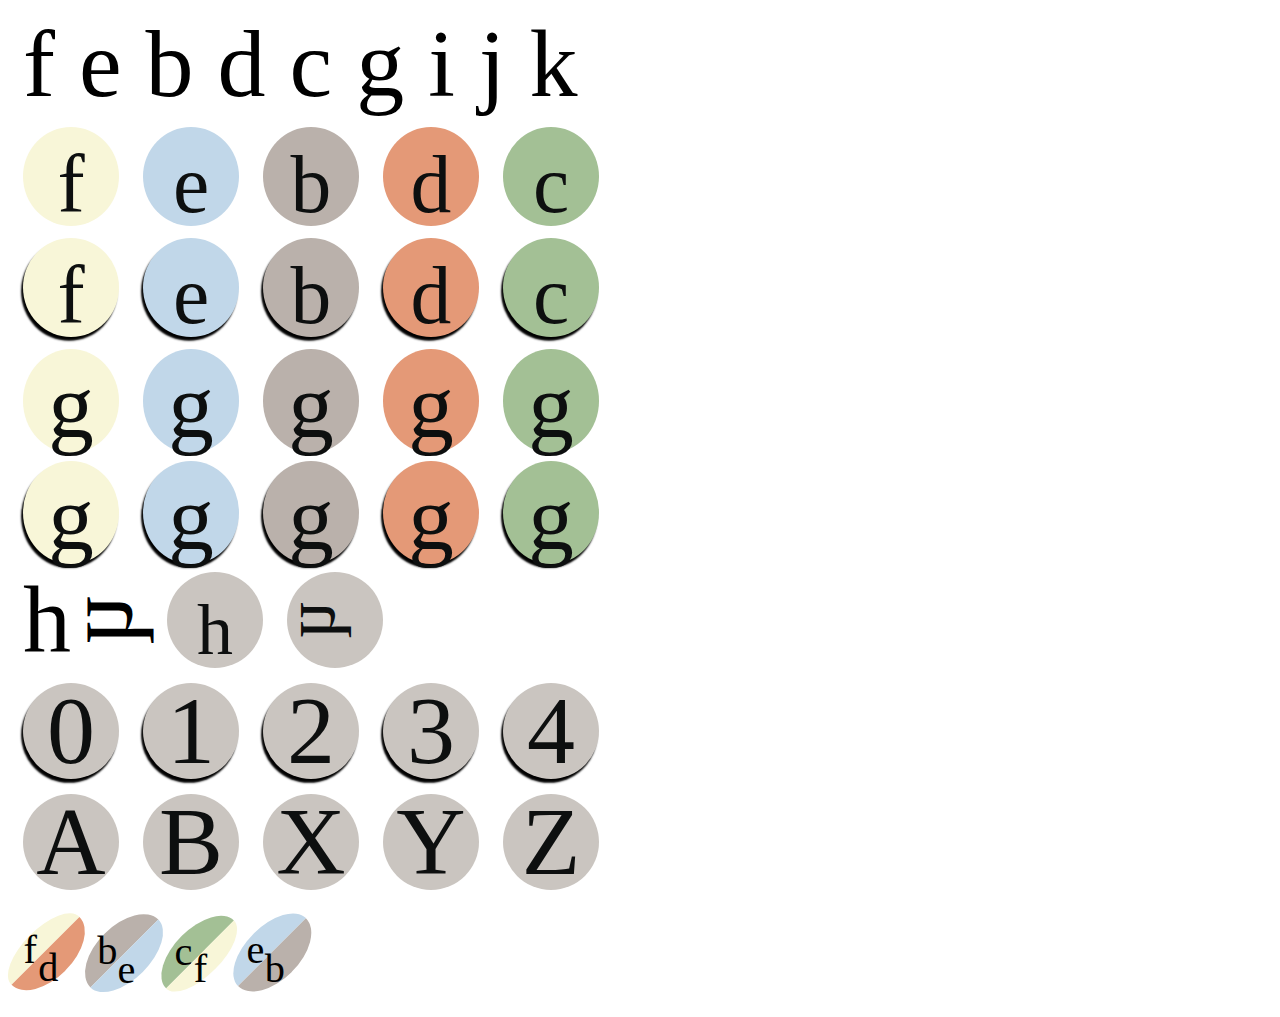
==== examples.html @ b537c420 "DONE!" ====
﻿<!DOCTYPE html>
<html lang="en">
<head>
    <title>Magic The Gathering Font</title>
    <meta charset="utf-8">
    <meta http-equiv="X-UA-Compatible" content="IE=edge">
    <meta name="viewport" content="width=device-width, initial-scale=1">
    <meta name="description" content="">
    <meta name="author" content="Alexandre Arpin">
	<link href="css/magic-font.css" rel="stylesheet">
	<style>		
		.container{
			padding-right:15px;
			padding-left:15px;
			margin-right:auto;
			margin-left:auto;
			font-size:600%;
			font-family: 'Matrix Bold';
		}
	</style>
	

</head>

<body>


    <div class="container">
		<div>
			<i class="mi mi-symbol-w"></i>
			<i class="mi mi-symbol-u"></i>
			<i class="mi mi-symbol-b"></i>
			<i class="mi mi-symbol-r"></i>
			<i class="mi mi-symbol-g"></i>
			<i class="mi mi-symbol-p"></i>
			<i class="mi mi-symbol-weird-star"></i>
			<i class="mi mi-symbol-weird-sun"></i>
			<i class="mi mi-symbol-weird-whatever"></i>
		</div>
		<div>
			<i class="mi mi-symbol-w mi-card-cost"></i>
			<i class="mi mi-symbol-u mi-card-cost"></i>
			<i class="mi mi-symbol-b mi-card-cost"></i>
			<i class="mi mi-symbol-r mi-card-cost"></i>
			<i class="mi mi-symbol-g mi-card-cost"></i>
		</div>
		
		<div>
			<i class="mi mi-symbol-w mi-card-cost mi-shadow"></i>
			<i class="mi mi-symbol-u mi-card-cost mi-shadow"></i>
			<i class="mi mi-symbol-b mi-card-cost mi-shadow"></i>
			<i class="mi mi-symbol-r mi-card-cost mi-shadow"></i>
			<i class="mi mi-symbol-g mi-card-cost mi-shadow"></i>
		</div>
		
		<div>
			<i class="mi mi-symbol-p mi-card-cost-w"></i>
			<i class="mi mi-symbol-p mi-card-cost-u"></i>
			<i class="mi mi-symbol-p mi-card-cost-b"></i>
			<i class="mi mi-symbol-p mi-card-cost-r"></i>
			<i class="mi mi-symbol-p mi-card-cost-g"></i>
		</div>
		
		<div>
			<i class="mi mi-symbol-p mi-card-cost-w mi-shadow"></i>
			<i class="mi mi-symbol-p mi-card-cost-u mi-shadow"></i>
			<i class="mi mi-symbol-p mi-card-cost-b mi-shadow"></i>
			<i class="mi mi-symbol-p mi-card-cost-r mi-shadow"></i>
			<i class="mi mi-symbol-p mi-card-cost-g mi-shadow"></i>
		</div>
		
		<div>
			<i class="mi mi-symbol-tap"></i>
			<i class="mi mi-symbol-untap"></i>
			<i class="mi mi-symbol-tap mi-card-cost"></i>
			<i class="mi mi-symbol-untap mi-card-cost"></i>
		</div>
		
		<div>
			<i class="mi mi-card-cost mi-cost-text mi-shadow">0</i>
			<i class="mi mi-card-cost mi-cost-text mi-shadow">1</i>
			<i class="mi mi-card-cost mi-cost-text mi-shadow">2</i>
			<i class="mi mi-card-cost mi-cost-text mi-shadow">3</i>
			<i class="mi mi-card-cost mi-cost-text mi-shadow">4</i>
		</div>
		
		<div>
			<i class="mi mi-card-cost mi-cost-text">A</i>
			<i class="mi mi-card-cost mi-cost-text">B</i>
			<i class="mi mi-card-cost mi-cost-text">X</i>
			<i class="mi mi-card-cost mi-cost-text">Y</i>
			<i class="mi mi-card-cost mi-cost-text">Z</i>
		</div>
		
		<div>
			<div class="mi-split"><i class="mi mi-symbol-w"></i><i class="mi mi-symbol-r"></i></div>
			
			<div class="mi-split"><i class="mi mi-symbol-b"></i><i class="mi mi-symbol-u"></i></div>
			
			<div class="mi-split"><i class="mi mi-symbol-g"></i><i class="mi mi-symbol-w"></i></div>
			
			<div class="mi-split"><i class="mi mi-symbol-u"></i><i class="mi mi-symbol-b"></i></div>
			
		</div>
		
			
	</div>

</body>

</html>
---- css/magic-font.css ----
/*!
 *  MTG Font 1.0.0 by Alexandre Arpin - http://alexandrearpin.com/mtg-font
 *  Based off Font Awesome's CSS - http://fontawesome.io/license (CSS: MIT License)
 */
 
/* FONT PATH
 * Icons => magic-font
 * Header => Matrix Bold
 * Text Description + Cost => Mplantin
 * -------------------------- */
@font-face {
  font-family: 'magic-font';
  src:url("../fonts/magic-font.eot");
  src:url("../fonts/magic-font.eot") format("embedded-opentype"),
      url("../fonts/magic-font.woff") format("woff"),
      url("../fonts/magic-font.ttf") format("truetype"),
      url("../fonts/magic-font.svg") format("svg");
  font-weight: normal;
  font-style: normal;
}

@font-face {
  font-family: "Matrix-Bold";
  src: url("../fonts/Matrix-Bold.eot");
  src: url("../fonts/Matrix-Bold.eot") format("embedded-opentype"), 
       url("../fonts/Matrix-Bold.woff") format("woff"), 
	   url("../fonts/Matrix-Bold.ttf") format("truetype");
  font-weight: normal;
  font-style: normal;
}

@font-face {
	font-family: 'Mplantin';
	src: url('../fonts/Mplantin.eot');
	src: url('../fonts/Mplantin.woff') format('woff'), 
	     url('../fonts/Mplantin.ttf') format('truetype'), 
		 url('../fonts/Mplantin.svg') format('svg');
	font-weight: normal;
	font-style: normal;
}

.mi{
  display: inline-block;
  font: normal normal normal 14px/1 magic-font;
  font-size: inherit;
  text-rendering: auto;
  -webkit-font-smoothing: antialiased;
  -moz-osx-font-smoothing: grayscale;
  transform: translate(0, 0);
}

.mi-cost-text{
  font-family: Mplantin;
}
/* makes the font 33% larger relative to the icon container */
.mi-lg {
  font-size: 1.33333333em;
  line-height: 0.75em;
  vertical-align: -15%;
}
.mi-2x {
  font-size: 2em;
}
.mi-3x {
  font-size: 3em;
}
.mi-4x {
  font-size: 4em;
}
.mi-5x {
  font-size: 5em;
}

.mi-rotate-90 {
  filter: progid:DXImageTransform.Microsoft.BasicImage(rotation=1);
  -webkit-transform: rotate(90deg);
  -ms-transform: rotate(90deg);
  transform: rotate(90deg);
}
.mi-rotate-180 {
  filter: progid:DXImageTransform.Microsoft.BasicImage(rotation=2);
  -webkit-transform: rotate(180deg);
  -ms-transform: rotate(180deg);
  transform: rotate(180deg);
}
.mi-rotate-270 {
  filter: progid:DXImageTransform.Microsoft.BasicImage(rotation=3);
  -webkit-transform: rotate(270deg);
  -ms-transform: rotate(270deg);
  transform: rotate(270deg);
}
.mi-flip-horizontal {
  filter: progid:DXImageTransform.Microsoft.BasicImage(rotation=0, mirror=1);
  -webkit-transform: scale(-1, 1);
  -ms-transform: scale(-1, 1);
  transform: scale(-1, 1);
}
.mi-flip-vertical {
  filter: progid:DXImageTransform.Microsoft.BasicImage(rotation=2, mirror=1);
  -webkit-transform: scale(1, -1);
  -ms-transform: scale(1, -1);
  transform: scale(1, -1);
}
:root .fa-rotate-90,
:root .fa-rotate-180,
:root .fa-rotate-270,
:root .fa-flip-horizontal,
:root .fa-flip-vertical {
  filter: none;
}

/*Symbols*/
.mi-symbol-infinite:before {
  content: "a";
}
.mi-symbol-b:before {
  content: "b";
}
.mi-symbol-g:before {
  content: "c";
}
.mi-symbol-r:before {
  content: "d";
}
.mi-symbol-u:before {
  content: "e";
}
.mi-symbol-w:before {
  content: "f";
}
.mi-symbol-phyrexian:before , .mi-symbol-p:before{
  content: "g";
}
.mi-symbol-tap:before,  .mi-symbol-untap:before{
  content: "h";
}

.mi-symbol-untap{
  -webkit-transform: rotate(270deg) scale(1, -1);
  -ms-transform: rotate(270deg) scale(1, -1);
  transform: rotate(270deg) scale(1, -1);
}

.mi-symbol-weird-star:before {
  content: "i";
}
.mi-symbol-weird-sun:before {
  content: "j";
}
.mi-symbol-weird-whatever:before {
  content: "k";
}

/*Costs*/
.mi-card-cost,  .mi-card-cost-w, .mi-card-cost-u, .mi-card-cost-b, .mi-card-cost-r, .mi-card-cost-g{
	width:1em;
	text-align: center;
	color: rgb(13,15,15);
    background:rgb(202,197,192);
    border-radius: 100%;
}

.mi-card-cost:before, 
.mi-card-cost-w:before, 
.mi-card-cost-u:before, 
.mi-card-cost-b:before, 
.mi-card-cost-r:before, 
.mi-card-cost-g:before{
	font-size: 85%;
	vertical-align: middle;
}

.mi-card-cost.mi-symbol-tap:before , .mi-card-cost.mi-symbol-untap:before,
.mi-card-cost-w.mi-symbol-tap:before , .mi-card-cost-w.mi-symbol-untap:before,
.mi-card-cost-u.mi-symbol-tap:before , .mi-card-cost-u.mi-symbol-untap:before,
.mi-card-cost-b.mi-symbol-tap:before , .mi-card-cost-b.mi-symbol-untap:before,
.mi-card-cost-r.mi-symbol-tap:before , .mi-card-cost-r.mi-symbol-untap:before,
.mi-card-cost-g.mi-symbol-tap:before , .mi-card-cost-g.mi-symbol-untap:before{
	font-size: 75%;
}

.mi-card-cost.mi-symbol-phyrexian:before , .mi-card-cost.mi-symbol-p:before,
.mi-card-cost-w.mi-symbol-phyrexian:before , .mi-card-cost-w.mi-symbol-p:before,
.mi-card-cost-u.mi-symbol-phyrexian:before , .mi-card-cost-u.mi-symbol-p:before,
.mi-card-cost-b.mi-symbol-phyrexian:before , .mi-card-cost-b.mi-symbol-p:before,
.mi-card-cost-r.mi-symbol-phyrexian:before , .mi-card-cost-r.mi-symbol-p:before,
.mi-card-cost-g.mi-symbol-phyrexian:before , .mi-card-cost-g.mi-symbol-p:before{
	font-size: 95%;
}

.mi-card-cost-b, 
.mi-symbol-b.mi-card-cost, 
.mi-split .mi-symbol-b{
  background:rgb(186,177,171) !important;
}

.mi-card-cost-g, 
.mi-symbol-g.mi-card-cost, 
.mi-split .mi-symbol-g{
  background:rgb(163,192,149) !important;
}
.mi-card-cost-r, 
.mi-symbol-r.mi-card-cost, 
.mi-split .mi-symbol-r{
  background:rgb(228,153,119) !important;
}

.mi-card-cost-u, 
.mi-symbol-u.mi-card-cost, 
.mi-split .mi-symbol-u{
  background:rgb(193,215,233) !important;
}

.mi-card-cost-w, 
.mi-symbol-w.mi-card-cost, 
.mi-split .mi-symbol-w {
  background:rgb(248,246,216) !important;
}

.mi-card-cost.mi-shadow,
.mi-card-cost-w.mi-shadow,
.mi-card-cost-u.mi-shadow,
.mi-card-cost-b.mi-shadow,
.mi-card-cost-r.mi-shadow,
.mi-card-cost-g.mi-shadow
{
	box-shadow: -0.02em 0.04em 0.02em #000;
}

/*Splits*/
.mi-split{
	display:inline-block;
	transform: rotate(45deg);
}

.mi-split i:before{
	display:inline-block;
	font-size:0.42em;
	vertical-align: middle;
	transform: rotate(-45deg);
	margin:0.1em;
}

.mi-split i:first-child{
	border-radius: 100% / 50%;
    border-top-right-radius: 0;
    border-bottom-right-radius: 0;
	background:rgb(202,197,192);
	
}

.mi-split i:last-child{
    border-radius: 100% / 50%;
    border-top-left-radius: 0;
    border-bottom-left-radius: 0;
	background:rgb(202,197,192);
}
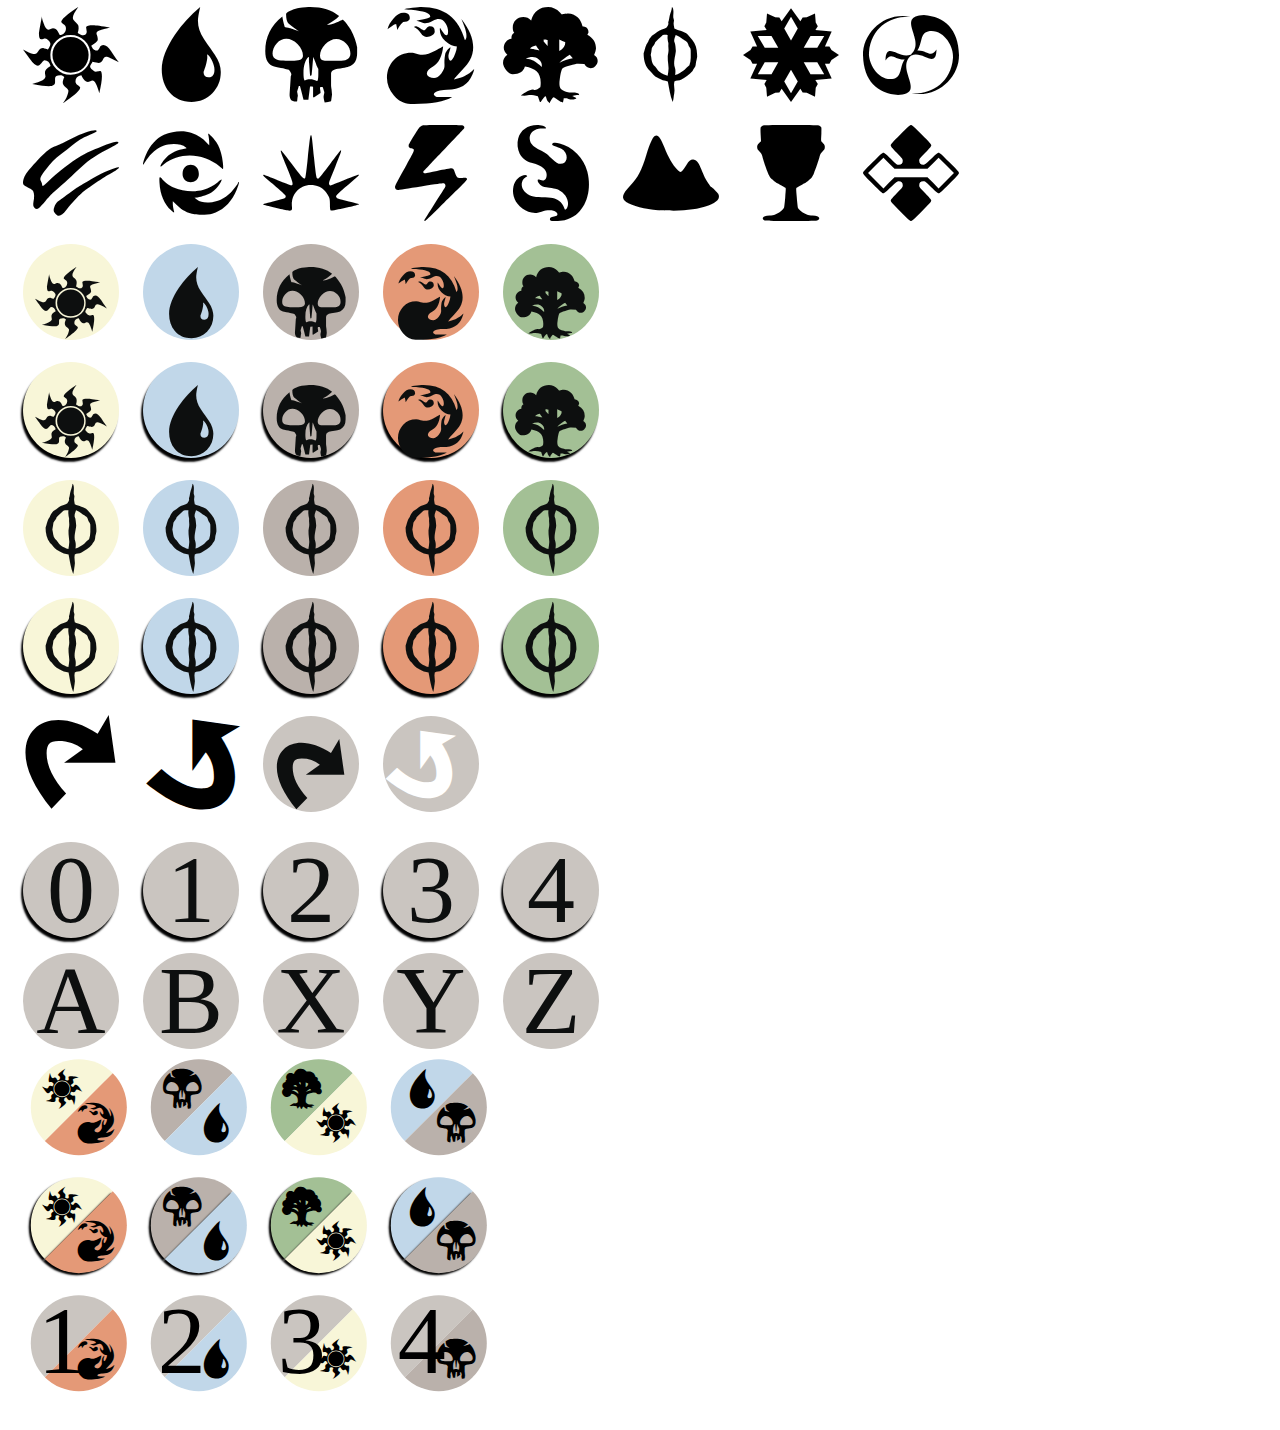
==== commit 7411350b: "Update + brise des choses" ====
--- a/examples.html
+++ b/examples.html
@@ -27,53 +27,62 @@
 
     <div class="container">
 		<div>
-			<i class="mi mi-symbol-w"></i>
-			<i class="mi mi-symbol-u"></i>
-			<i class="mi mi-symbol-b"></i>
-			<i class="mi mi-symbol-r"></i>
-			<i class="mi mi-symbol-g"></i>
-			<i class="mi mi-symbol-p"></i>
-			<i class="mi mi-symbol-weird-star"></i>
-			<i class="mi mi-symbol-weird-sun"></i>
-			<i class="mi mi-symbol-weird-whatever"></i>
+			<i class="mi mi-w"></i>
+			<i class="mi mi-u"></i>
+			<i class="mi mi-b"></i>
+			<i class="mi mi-r"></i>
+			<i class="mi mi-g"></i>
+			<i class="mi mi-p"></i>
+			<i class="mi mi-s"></i>
+			<i class="mi mi-c"></i>
 		</div>
 		<div>
-			<i class="mi mi-symbol-w mi-card-cost"></i>
-			<i class="mi mi-symbol-u mi-card-cost"></i>
-			<i class="mi mi-symbol-b mi-card-cost"></i>
-			<i class="mi mi-symbol-r mi-card-cost"></i>
-			<i class="mi mi-symbol-g mi-card-cost"></i>
+			<i class="mi mi-creature"></i>
+			<i class="mi mi-planeswalker"></i>
+			<i class="mi mi-enchantment"></i>
+			<i class="mi mi-instant"></i>
+			<i class="mi mi-sorcery"></i>
+			<i class="mi mi-land"></i>
+			<i class="mi mi-artifact"></i>
+			<i class="mi mi-multiple"></i>
+		</div>
+		<div>
+			<i class="mi mi-w mi-card-cost"></i>
+			<i class="mi mi-u mi-card-cost"></i>
+			<i class="mi mi-b mi-card-cost"></i>
+			<i class="mi mi-r mi-card-cost"></i>
+			<i class="mi mi-g mi-card-cost"></i>
 		</div>
 		
 		<div>
-			<i class="mi mi-symbol-w mi-card-cost mi-shadow"></i>
-			<i class="mi mi-symbol-u mi-card-cost mi-shadow"></i>
-			<i class="mi mi-symbol-b mi-card-cost mi-shadow"></i>
-			<i class="mi mi-symbol-r mi-card-cost mi-shadow"></i>
-			<i class="mi mi-symbol-g mi-card-cost mi-shadow"></i>
+			<i class="mi mi-w mi-card-cost mi-shadow"></i>
+			<i class="mi mi-u mi-card-cost mi-shadow"></i>
+			<i class="mi mi-b mi-card-cost mi-shadow"></i>
+			<i class="mi mi-r mi-card-cost mi-shadow"></i>
+			<i class="mi mi-g mi-card-cost mi-shadow"></i>
 		</div>
 		
 		<div>
-			<i class="mi mi-symbol-p mi-card-cost-w"></i>
-			<i class="mi mi-symbol-p mi-card-cost-u"></i>
-			<i class="mi mi-symbol-p mi-card-cost-b"></i>
-			<i class="mi mi-symbol-p mi-card-cost-r"></i>
-			<i class="mi mi-symbol-p mi-card-cost-g"></i>
+			<i class="mi mi-p mi-card-cost-w"></i>
+			<i class="mi mi-p mi-card-cost-u"></i>
+			<i class="mi mi-p mi-card-cost-b"></i>
+			<i class="mi mi-p mi-card-cost-r"></i>
+			<i class="mi mi-p mi-card-cost-g"></i>
 		</div>
 		
 		<div>
-			<i class="mi mi-symbol-p mi-card-cost-w mi-shadow"></i>
-			<i class="mi mi-symbol-p mi-card-cost-u mi-shadow"></i>
-			<i class="mi mi-symbol-p mi-card-cost-b mi-shadow"></i>
-			<i class="mi mi-symbol-p mi-card-cost-r mi-shadow"></i>
-			<i class="mi mi-symbol-p mi-card-cost-g mi-shadow"></i>
+			<i class="mi mi-p mi-card-cost-w mi-shadow"></i>
+			<i class="mi mi-p mi-card-cost-u mi-shadow"></i>
+			<i class="mi mi-p mi-card-cost-b mi-shadow"></i>
+			<i class="mi mi-p mi-card-cost-r mi-shadow"></i>
+			<i class="mi mi-p mi-card-cost-g mi-shadow"></i>
 		</div>
 		
 		<div>
-			<i class="mi mi-symbol-tap"></i>
-			<i class="mi mi-symbol-untap"></i>
-			<i class="mi mi-symbol-tap mi-card-cost"></i>
-			<i class="mi mi-symbol-untap mi-card-cost"></i>
+			<i class="mi mi-tap"></i>
+			<i class="mi mi-untap"></i>
+			<i class="mi mi-tap mi-card-cost"></i>
+			<i class="mi mi-untap mi-card-cost"></i>
 		</div>
 		
 		<div>
@@ -93,13 +102,35 @@
 		</div>
 		
 		<div>
-			<div class="mi-split"><i class="mi mi-symbol-w"></i><i class="mi mi-symbol-r"></i></div>
+			<div class="mi-split"><i class="mi mi-w"></i><i class="mi mi-r"></i></div>
 			
-			<div class="mi-split"><i class="mi mi-symbol-b"></i><i class="mi mi-symbol-u"></i></div>
+			<div class="mi-split"><i class="mi mi-b"></i><i class="mi mi-u"></i></div>
 			
-			<div class="mi-split"><i class="mi mi-symbol-g"></i><i class="mi mi-symbol-w"></i></div>
+			<div class="mi-split"><i class="mi mi-g"></i><i class="mi mi-w"></i></div>
 			
-			<div class="mi-split"><i class="mi mi-symbol-u"></i><i class="mi mi-symbol-b"></i></div>
+			<div class="mi-split"><i class="mi mi-u"></i><i class="mi mi-b"></i></div>
+			
+		</div>
+		
+		<div>
+			<div class="mi-split mi-shadow"><i class="mi mi-w"></i><i class="mi mi-r"></i></div>
+			
+			<div class="mi-split mi-shadow"><i class="mi mi-b"></i><i class="mi mi-u"></i></div>
+			
+			<div class="mi-split mi-shadow"><i class="mi mi-g"></i><i class="mi mi-w"></i></div>
+			
+			<div class="mi-split mi-shadow"><i class="mi mi-u"></i><i class="mi mi-b"></i></div>
+			
+		</div>
+		
+		<div>
+			<div class="mi-split"><i class="mi mi-symbol"><div>1</div></i><i class="mi mi-r"></i></div>
+			
+			<div class="mi-split"><i class="mi mi-symbol"><div>2</div></i><i class="mi mi-u"></i></div>
+			
+			<div class="mi-split"><i class="mi mi-symbol"><div>3</div></i><i class="mi mi-w"></i></div>
+			
+			<div class="mi-split"><i class="mi mi-symbol"><div>4</div></i><i class="mi mi-b"></i></div>
 			
 		</div>
 		
--- a/css/magic-font.css
+++ b/css/magic-font.css
@@ -1,6 +1,7 @@
 /*!
- *  MTG Font 1.0.0 by Alexandre Arpin - http://alexandrearpin.com/mtg-font
+ *  MTG Font 0.1.0 by Alexandre Arpin - http://alexandrearpin.com/mtg-font
  *  Based off Font Awesome's CSS - http://fontawesome.io/license (CSS: MIT License)
+ *  CSS Classes and the associated HTML are subject to change
  */
  
 /* FONT PATH
@@ -11,10 +12,10 @@
 @font-face {
   font-family: 'magic-font';
   src:url("../fonts/magic-font.eot");
-  src:url("../fonts/magic-font.eot") format("embedded-opentype"),
+  src:url("../fonts/magic-font.eot?#iefix") format("embedded-opentype"),
       url("../fonts/magic-font.woff") format("woff"),
       url("../fonts/magic-font.ttf") format("truetype"),
-      url("../fonts/magic-font.svg") format("svg");
+      url("../fonts/magic-font.svg#magic-font") format("svg");
   font-weight: normal;
   font-style: normal;
 }
@@ -46,7 +47,6 @@
   text-rendering: auto;
   -webkit-font-smoothing: antialiased;
   -moz-osx-font-smoothing: grayscale;
-  transform: translate(0, 0);
 }
 
 .mi-cost-text{
@@ -69,6 +69,11 @@
 }
 .mi-5x {
   font-size: 5em;
+}
+
+.mi-fw {
+  width: 1.28571429em;
+  text-align: center;
 }
 
 .mi-rotate-90 {
@@ -110,54 +115,81 @@
 }
 
 /*Symbols*/
-.mi-symbol-infinite:before {
-  content: "a";
-}
-.mi-symbol-b:before {
-  content: "b";
-}
-.mi-symbol-g:before {
-  content: "c";
-}
-.mi-symbol-r:before {
-  content: "d";
-}
-.mi-symbol-u:before {
-  content: "e";
-}
-.mi-symbol-w:before {
-  content: "f";
-}
-.mi-symbol-phyrexian:before , .mi-symbol-p:before{
-  content: "g";
-}
-.mi-symbol-tap:before,  .mi-symbol-untap:before{
-  content: "h";
-}
-
-.mi-symbol-untap{
+.mi-w:before {
+  content: "\e000";
+}
+.mi-u:before {
+  content: "\e001";
+}
+.mi-b:before {
+  content: "\e002";
+}
+.mi-r:before {
+  content: "\e003";
+}
+.mi-g:before {
+  content: "\e004";
+}
+.mi-p:before, .mi-phyrexian {
+  content: "\e005";
+}
+.mi-s:before {
+  content: "\e006";
+}
+.mi-c:before {
+  content: "\e007";
+}
+.mi-t:before, .mi-tap:before, .mi-q:before, .mi-untap:before {
+  content: "\e008";
+}
+.mi-artifact:before {
+  content: "\e009";
+}
+.mi-creature:before {
+  content: "\e00a";
+}
+.mi-enchantment:before {
+  content: "\e00b";
+}
+.mi-instant:before {
+  content: "\e00c";
+}
+.mi-land:before {
+  content: "\e00d";
+}
+.mi-multiple:before {
+  content: "\e00e";
+}
+.mi-planeswalker:before {
+  content: "\e00f";
+}
+.mi-sorcery:before {
+  content: "\e010";
+}
+.mi-tombstone:before {
+  content: "\e011";
+}
+.mi-infinite:before {
+  content: "\e012";
+}
+.mi-q, .mi-untap{
+  -ms-transform: rotate(270deg) scale(1, -1);
   -webkit-transform: rotate(270deg) scale(1, -1);
-  -ms-transform: rotate(270deg) scale(1, -1);
   transform: rotate(270deg) scale(1, -1);
-}
-
-.mi-symbol-weird-star:before {
-  content: "i";
-}
-.mi-symbol-weird-sun:before {
-  content: "j";
-}
-.mi-symbol-weird-whatever:before {
-  content: "k";
 }
 
 /*Costs*/
 .mi-card-cost,  .mi-card-cost-w, .mi-card-cost-u, .mi-card-cost-b, .mi-card-cost-r, .mi-card-cost-g{
-	width:1em;
+	width: 1em;
 	text-align: center;
 	color: rgb(13,15,15);
     background:rgb(202,197,192);
     border-radius: 100%;
+}
+
+.mi-card-cost.mi-symbol-untap{
+	color:rgb(255,255,255);
+	background:rgb(0,0,0);
 }
 
 .mi-card-cost:before, 
@@ -166,55 +198,64 @@
 .mi-card-cost-b:before, 
 .mi-card-cost-r:before, 
 .mi-card-cost-g:before{
-	font-size: 85%;
-	vertical-align: middle;
-}
-
-.mi-card-cost.mi-symbol-tap:before , .mi-card-cost.mi-symbol-untap:before,
-.mi-card-cost-w.mi-symbol-tap:before , .mi-card-cost-w.mi-symbol-untap:before,
-.mi-card-cost-u.mi-symbol-tap:before , .mi-card-cost-u.mi-symbol-untap:before,
-.mi-card-cost-b.mi-symbol-tap:before , .mi-card-cost-b.mi-symbol-untap:before,
-.mi-card-cost-r.mi-symbol-tap:before , .mi-card-cost-r.mi-symbol-untap:before,
-.mi-card-cost-g.mi-symbol-tap:before , .mi-card-cost-g.mi-symbol-untap:before{
 	font-size: 75%;
 }
 
-.mi-card-cost.mi-symbol-phyrexian:before , .mi-card-cost.mi-symbol-p:before,
-.mi-card-cost-w.mi-symbol-phyrexian:before , .mi-card-cost-w.mi-symbol-p:before,
-.mi-card-cost-u.mi-symbol-phyrexian:before , .mi-card-cost-u.mi-symbol-p:before,
-.mi-card-cost-b.mi-symbol-phyrexian:before , .mi-card-cost-b.mi-symbol-p:before,
-.mi-card-cost-r.mi-symbol-phyrexian:before , .mi-card-cost-r.mi-symbol-p:before,
-.mi-card-cost-g.mi-symbol-phyrexian:before , .mi-card-cost-g.mi-symbol-p:before{
+
+.mi-card-cost.mi-tap:before , .mi-card-cost.mi-untap:before{
+	font-size: 75%;
+}
+
+.mi-card-cost.mi-untap:before,
+.mi-card-cost-w.mi-untap:before,
+.mi-card-cost-u.mi-untap:before,
+.mi-card-cost-b.mi-untap:before,
+.mi-card-cost-r.mi-untap:before,
+.mi-card-cost-g.mi-untap:before{
+	font-size: 75%;
+	color:#FFF;
+}
+
+.mi-card-cost.mi-phyrexian:before , .mi-card-cost.mi-p:before,
+.mi-card-cost-w.mi-phyrexian:before , .mi-card-cost-w.mi-p:before,
+.mi-card-cost-u.mi-phyrexian:before , .mi-card-cost-u.mi-p:before,
+.mi-card-cost-b.mi-phyrexian:before , .mi-card-cost-b.mi-p:before,
+.mi-card-cost-r.mi-phyrexian:before , .mi-card-cost-r.mi-p:before,
+.mi-card-cost-g.mi-phyrexian:before , .mi-card-cost-g.mi-p:before{
 	font-size: 95%;
 }
 
 .mi-card-cost-b, 
-.mi-symbol-b.mi-card-cost, 
-.mi-split .mi-symbol-b{
+.mi-b.mi-card-cost, 
+.mi-split .mi-b{
   background:rgb(186,177,171) !important;
 }
 
 .mi-card-cost-g, 
-.mi-symbol-g.mi-card-cost, 
-.mi-split .mi-symbol-g{
+.mi-g.mi-card-cost, 
+.mi-split .mi-g{
   background:rgb(163,192,149) !important;
 }
 .mi-card-cost-r, 
-.mi-symbol-r.mi-card-cost, 
-.mi-split .mi-symbol-r{
+.mi-r.mi-card-cost, 
+.mi-split .mi-r{
   background:rgb(228,153,119) !important;
 }
 
 .mi-card-cost-u, 
-.mi-symbol-u.mi-card-cost, 
-.mi-split .mi-symbol-u{
+.mi-u.mi-card-cost, 
+.mi-split .mi-u{
   background:rgb(193,215,233) !important;
 }
 
 .mi-card-cost-w, 
-.mi-symbol-w.mi-card-cost, 
-.mi-split .mi-symbol-w {
+.mi-w.mi-card-cost, 
+.mi-split .mi-w {
   background:rgb(248,246,216) !important;
+}
+
+.mi-half{
+	overflow:hidden;
 }
 
 .mi-card-cost.mi-shadow,
@@ -230,6 +271,8 @@
 /*Splits*/
 .mi-split{
 	display:inline-block;
+	-ms-transform: rotate(45deg);
+    -webkit-transform: rotate(45deg);
 	transform: rotate(45deg);
 }
 
@@ -237,22 +280,38 @@
 	display:inline-block;
 	font-size:0.42em;
 	vertical-align: middle;
+	margin:0.1em;
+	-ms-transform: rotate(-45deg);
+    -webkit-transform: rotate(-45deg);
 	transform: rotate(-45deg);
-	margin:0.1em;
-}
-
-.mi-split i:first-child{
+
+}
+
+
+.mi-split .mi-symbol div{
+	vertical-align: middle;
+	-ms-transform: rotate(-45deg);
+    -webkit-transform: rotate(-45deg);
+	transform: rotate(-45deg);
+}
+
+.mi-split i:nth-child(1) , .mi-split .mi-symbol:nth-child(1){
 	border-radius: 100% / 50%;
     border-top-right-radius: 0;
     border-bottom-right-radius: 0;
 	background:rgb(202,197,192);
-	
-}
-
-.mi-split i:last-child{
+}
+
+.mi-split.mi-shadow i:nth-child(1), .mi-split .mi-shadow .mi-symbol:nth-child(2){
+	box-shadow: 0em 0.03em 0.02em #000;
+}
+.mi-split i:nth-child(2) , .mi-split .mi-symbol:nth-child(2){
     border-radius: 100% / 50%;
     border-top-left-radius: 0;
     border-bottom-left-radius: 0;
 	background:rgb(202,197,192);
 }
-
+.mi-split.mi-shadow i:nth-child(2), .mi-split .mi-shadow .mi-symbol:nth-child(2){
+	box-shadow: 0em 0.03em 0.02em #000;
+}
+
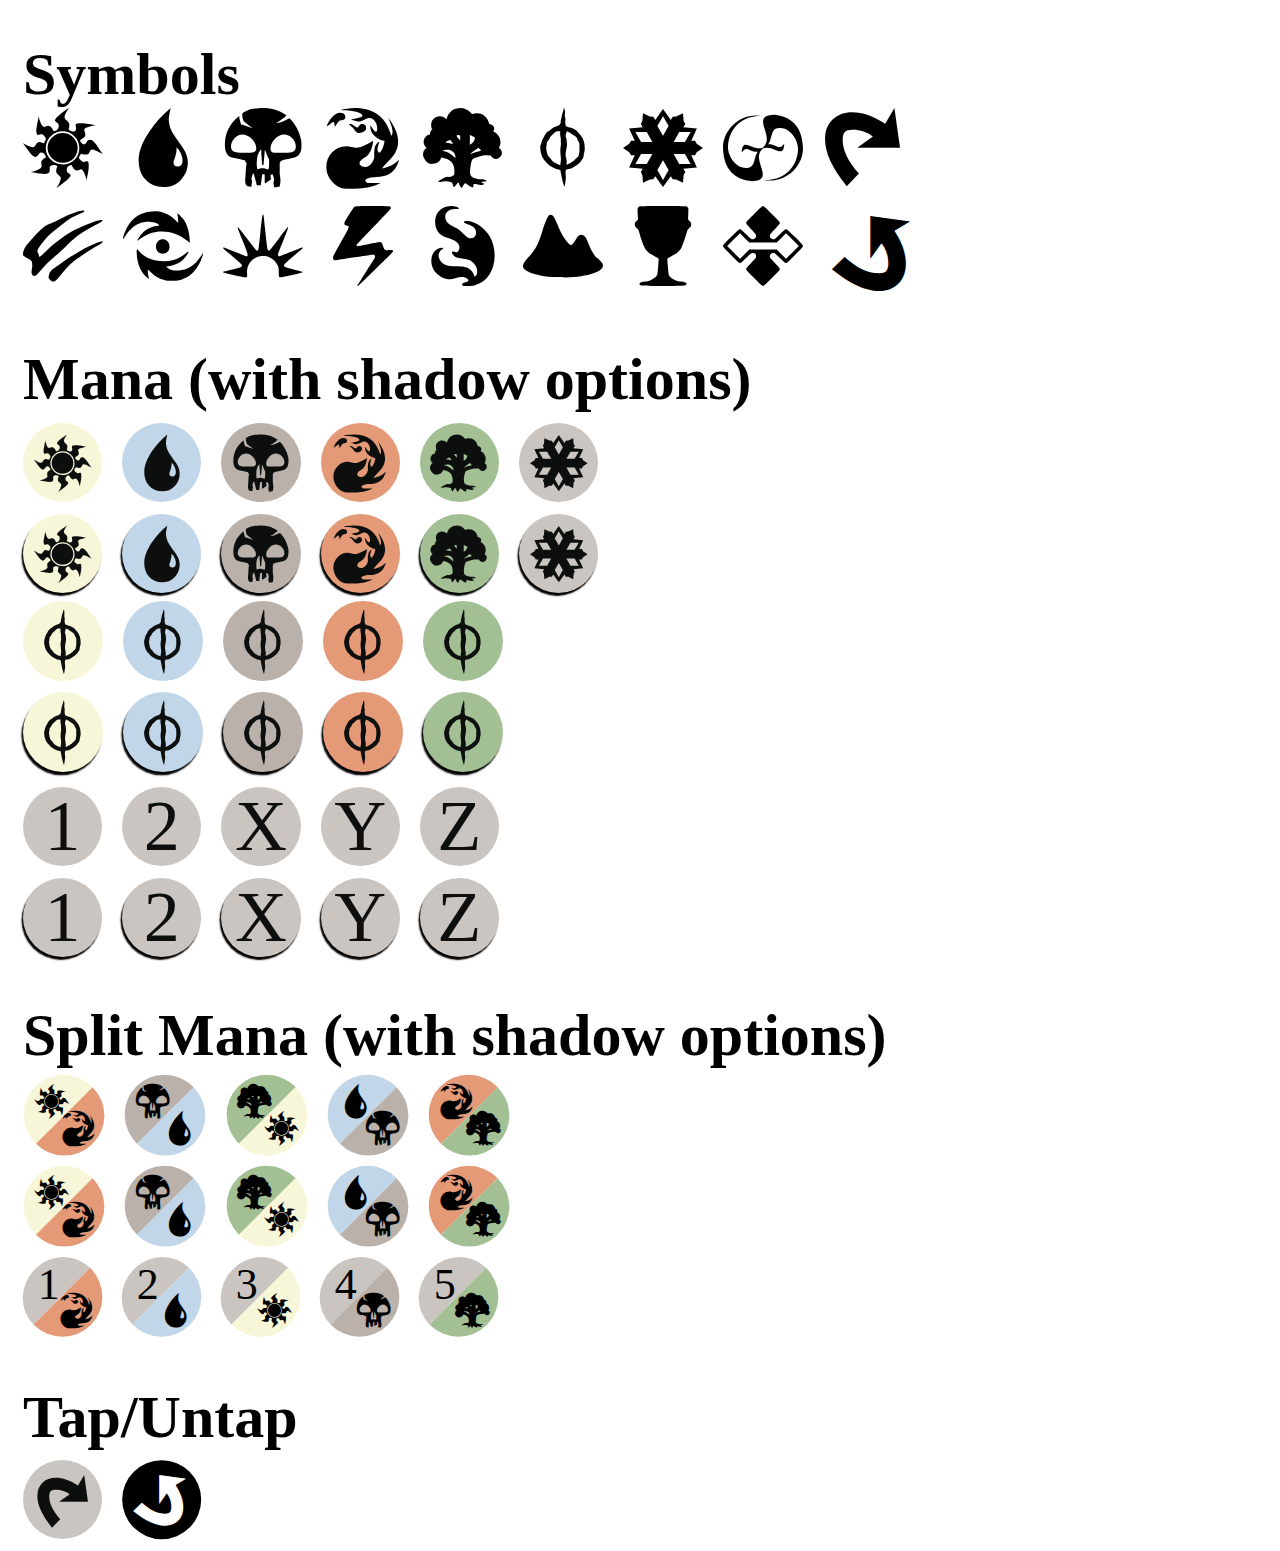
==== commit 1a2bad8d: "Added split mana with colorless" ====
--- a/examples.html
+++ b/examples.html
@@ -14,8 +14,13 @@
 			padding-left:15px;
 			margin-right:auto;
 			margin-left:auto;
-			font-size:600%;
+			font-size:500%;
 			font-family: 'Matrix Bold';
+		}
+		
+		.container h1{
+			font-size:75%;
+			margin-bottom:0;
 		}
 	</style>
 	
@@ -26,6 +31,7 @@
 
 
     <div class="container">
+		<h1>Symbols</h1>
 		<div>
 			<i class="mi mi-w"></i>
 			<i class="mi mi-u"></i>
@@ -35,6 +41,7 @@
 			<i class="mi mi-p"></i>
 			<i class="mi mi-s"></i>
 			<i class="mi mi-c"></i>
+			<i class="mi mi-tap"></i>
 		</div>
 		<div>
 			<i class="mi mi-creature"></i>
@@ -45,62 +52,62 @@
 			<i class="mi mi-land"></i>
 			<i class="mi mi-artifact"></i>
 			<i class="mi mi-multiple"></i>
+			<i class="mi mi-untap"></i>
+			
+		</div>
+		
+		
+		<h1>Mana (with shadow options)</h1>
+		<div>
+			<i class="mi mi-mana mi-w "></i>
+			<i class="mi mi-mana mi-u "></i>
+			<i class="mi mi-mana mi-b "></i>
+			<i class="mi mi-mana mi-r "></i>
+			<i class="mi mi-mana mi-g "></i>
+			<i class="mi mi-mana mi-s "></i>
 		</div>
 		<div>
-			<i class="mi mi-w mi-card-cost"></i>
-			<i class="mi mi-u mi-card-cost"></i>
-			<i class="mi mi-b mi-card-cost"></i>
-			<i class="mi mi-r mi-card-cost"></i>
-			<i class="mi mi-g mi-card-cost"></i>
+			<i class="mi mi-w mi-mana mi-shadow"></i>
+			<i class="mi mi-u mi-mana mi-shadow"></i>
+			<i class="mi mi-b mi-mana mi-shadow"></i>
+			<i class="mi mi-r mi-mana mi-shadow"></i>
+			<i class="mi mi-g mi-mana mi-shadow"></i>
+			<i class="mi mi-s mi-mana mi-shadow"></i>
 		</div>
 		
 		<div>
-			<i class="mi mi-w mi-card-cost mi-shadow"></i>
-			<i class="mi mi-u mi-card-cost mi-shadow"></i>
-			<i class="mi mi-b mi-card-cost mi-shadow"></i>
-			<i class="mi mi-r mi-card-cost mi-shadow"></i>
-			<i class="mi mi-g mi-card-cost mi-shadow"></i>
+			<i class="mi mi-p mi-mana-w"></i>
+			<i class="mi mi-p mi-mana-u"></i>
+			<i class="mi mi-p mi-mana-b"></i>
+			<i class="mi mi-p mi-mana-r"></i>
+			<i class="mi mi-p mi-mana-g"></i>
 		</div>
 		
 		<div>
-			<i class="mi mi-p mi-card-cost-w"></i>
-			<i class="mi mi-p mi-card-cost-u"></i>
-			<i class="mi mi-p mi-card-cost-b"></i>
-			<i class="mi mi-p mi-card-cost-r"></i>
-			<i class="mi mi-p mi-card-cost-g"></i>
+			<i class="mi mi-p mi-mana-w mi-shadow"></i>
+			<i class="mi mi-p mi-mana-u mi-shadow"></i>
+			<i class="mi mi-p mi-mana-b mi-shadow"></i>
+			<i class="mi mi-p mi-mana-r mi-shadow"></i>
+			<i class="mi mi-p mi-mana-g mi-shadow"></i>
 		</div>
 		
 		<div>
-			<i class="mi mi-p mi-card-cost-w mi-shadow"></i>
-			<i class="mi mi-p mi-card-cost-u mi-shadow"></i>
-			<i class="mi mi-p mi-card-cost-b mi-shadow"></i>
-			<i class="mi mi-p mi-card-cost-r mi-shadow"></i>
-			<i class="mi mi-p mi-card-cost-g mi-shadow"></i>
+			<i class="mi mi-mana">1</i>
+			<i class="mi mi-mana">2</i>
+			<i class="mi mi-mana">X</i>
+			<i class="mi mi-mana">Y</i>
+			<i class="mi mi-mana">Z</i>
 		</div>
 		
 		<div>
-			<i class="mi mi-tap"></i>
-			<i class="mi mi-untap"></i>
-			<i class="mi mi-tap mi-card-cost"></i>
-			<i class="mi mi-untap mi-card-cost"></i>
+			<i class="mi mi-mana mi-shadow">1</i>
+			<i class="mi mi-mana mi-shadow">2</i>
+			<i class="mi mi-mana mi-shadow">X</i>
+			<i class="mi mi-mana mi-shadow">Y</i>
+			<i class="mi mi-mana mi-shadow">Z</i>
 		</div>
 		
-		<div>
-			<i class="mi mi-card-cost mi-cost-text mi-shadow">0</i>
-			<i class="mi mi-card-cost mi-cost-text mi-shadow">1</i>
-			<i class="mi mi-card-cost mi-cost-text mi-shadow">2</i>
-			<i class="mi mi-card-cost mi-cost-text mi-shadow">3</i>
-			<i class="mi mi-card-cost mi-cost-text mi-shadow">4</i>
-		</div>
-		
-		<div>
-			<i class="mi mi-card-cost mi-cost-text">A</i>
-			<i class="mi mi-card-cost mi-cost-text">B</i>
-			<i class="mi mi-card-cost mi-cost-text">X</i>
-			<i class="mi mi-card-cost mi-cost-text">Y</i>
-			<i class="mi mi-card-cost mi-cost-text">Z</i>
-		</div>
-		
+		<h1>Split Mana (with shadow options)</h1>
 		<div>
 			<div class="mi-split"><i class="mi mi-w"></i><i class="mi mi-r"></i></div>
 			
@@ -109,6 +116,8 @@
 			<div class="mi-split"><i class="mi mi-g"></i><i class="mi mi-w"></i></div>
 			
 			<div class="mi-split"><i class="mi mi-u"></i><i class="mi mi-b"></i></div>
+			
+			<div class="mi-split"><i class="mi mi-r"></i><i class="mi mi-g"></i></div>
 			
 		</div>
 		
@@ -121,18 +130,34 @@
 			
 			<div class="mi-split mi-shadow"><i class="mi mi-u"></i><i class="mi mi-b"></i></div>
 			
+			<div class="mi-split mi-shadow"><i class="mi mi-r"></i><i class="mi mi-g"></i></div>
+			
 		</div>
 		
 		<div>
-			<div class="mi-split"><i class="mi mi-symbol"><div>1</div></i><i class="mi mi-r"></i></div>
+			<div class="mi-split"><i class="mi"><span>1</span></i><i class="mi mi-r"></i></div>
 			
-			<div class="mi-split"><i class="mi mi-symbol"><div>2</div></i><i class="mi mi-u"></i></div>
+			<div class="mi-split"><i class="mi"><span>2</span></i><i class="mi mi-u"></i></div>
 			
-			<div class="mi-split"><i class="mi mi-symbol"><div>3</div></i><i class="mi mi-w"></i></div>
+			<div class="mi-split"><i class="mi"><div>3</div></i><i class="mi mi-w"></i></div>
 			
-			<div class="mi-split"><i class="mi mi-symbol"><div>4</div></i><i class="mi mi-b"></i></div>
+			<div class="mi-split"><i class="mi"><div>4</div></i><i class="mi mi-b"></i></div>
+			<div class="mi-split"><i class="mi"><div>5</div></i><i class="mi mi-g"></i></div>
 			
 		</div>
+		
+		
+		<h1>Tap/Untap</h1>
+		<div>
+
+			<i class="mi mi-tap mi-mana"></i>
+			<i class="mi mi-untap mi-mana"></i>
+		</div>
+		
+		
+	
+		
+		
 		
 			
 	</div>
--- a/css/magic-font.css
+++ b/css/magic-font.css
@@ -40,7 +40,17 @@
 	font-style: normal;
 }
 
+
 .mi{
+  display: inline-block;
+  font: normal normal normal 14px/1 Mplantin;
+  font-size: inherit;
+  text-rendering: auto;
+  -webkit-font-smoothing: antialiased;
+  -moz-osx-font-smoothing: grayscale;
+}
+
+.mi:before{
   display: inline-block;
   font: normal normal normal 14px/1 magic-font;
   font-size: inherit;
@@ -49,9 +59,6 @@
   -moz-osx-font-smoothing: grayscale;
 }
 
-.mi-cost-text{
-  font-family: Mplantin;
-}
 /* makes the font 33% larger relative to the icon container */
 .mi-lg {
   font-size: 1.33333333em;
@@ -172,14 +179,15 @@
 .mi-infinite:before {
   content: "\e012";
 }
+
 .mi-q, .mi-untap{
   -ms-transform: rotate(270deg) scale(1, -1);
   -webkit-transform: rotate(270deg) scale(1, -1);
   transform: rotate(270deg) scale(1, -1);
 }
 
-/*Costs*/
-.mi-card-cost,  .mi-card-cost-w, .mi-card-cost-u, .mi-card-cost-b, .mi-card-cost-r, .mi-card-cost-g{
+/*Mana*/
+.mi-mana,  .mi-mana-w, .mi-mana-u, .mi-mana-b, .mi-mana-r, .mi-mana-g{
 	width: 1em;
 	text-align: center;
 	color: rgb(13,15,15);
@@ -187,83 +195,85 @@
     border-radius: 100%;
 }
 
-.mi-card-cost.mi-symbol-untap{
-	color:rgb(255,255,255);
-	background:rgb(0,0,0);
-}
-
-.mi-card-cost:before, 
-.mi-card-cost-w:before, 
-.mi-card-cost-u:before, 
-.mi-card-cost-b:before, 
-.mi-card-cost-r:before, 
-.mi-card-cost-g:before{
+.mi-mana:not(.mi-w),
+.mi-mana:not(.mi-u),
+.mi-mana:not(.mi-b),
+.mi-mana:not(.mi-r),
+.mi-mana:not(.mi-g){
+	padding:0.05em;
+	font-size:0.90em;
+}
+
+.mi-mana:before, 
+.mi-mana-w:before, 
+.mi-mana-u:before, 
+.mi-mana-b:before, 
+.mi-mana-r:before, 
+.mi-mana-g:before{
+	font-size: 80%;
+	position:relative;
+	top:0.1em;
+}
+
+.mi-mana.mi-tap:before, .mi-mana.mi-t:before, 
+.mi-mana.mi-untap:before, .mi-mana.mi-q:before{
 	font-size: 75%;
 }
 
-
-.mi-card-cost.mi-tap:before , .mi-card-cost.mi-untap:before{
-	font-size: 75%;
-}
-
-.mi-card-cost.mi-untap:before,
-.mi-card-cost-w.mi-untap:before,
-.mi-card-cost-u.mi-untap:before,
-.mi-card-cost-b.mi-untap:before,
-.mi-card-cost-r.mi-untap:before,
-.mi-card-cost-g.mi-untap:before{
-	font-size: 75%;
-	color:#FFF;
-}
-
-.mi-card-cost.mi-phyrexian:before , .mi-card-cost.mi-p:before,
-.mi-card-cost-w.mi-phyrexian:before , .mi-card-cost-w.mi-p:before,
-.mi-card-cost-u.mi-phyrexian:before , .mi-card-cost-u.mi-p:before,
-.mi-card-cost-b.mi-phyrexian:before , .mi-card-cost-b.mi-p:before,
-.mi-card-cost-r.mi-phyrexian:before , .mi-card-cost-r.mi-p:before,
-.mi-card-cost-g.mi-phyrexian:before , .mi-card-cost-g.mi-p:before{
-	font-size: 95%;
-}
-
-.mi-card-cost-b, 
-.mi-b.mi-card-cost, 
+.mi-mana.mi-phyrexian:before , .mi-mana.mi-p:before,
+.mi-mana-w.mi-phyrexian:before , .mi-mana-w.mi-p:before,
+.mi-mana-u.mi-phyrexian:before , .mi-mana-u.mi-p:before,
+.mi-mana-b.mi-phyrexian:before , .mi-mana-b.mi-p:before,
+.mi-mana-r.mi-phyrexian:before , .mi-mana-r.mi-p:before,
+.mi-mana-g.mi-phyrexian:before , .mi-mana-g.mi-p:before{
+	font-size: 82%;
+}
+
+.mi-mana-b, 
+.mi-b.mi-mana, 
 .mi-split .mi-b{
   background:rgb(186,177,171) !important;
 }
 
-.mi-card-cost-g, 
-.mi-g.mi-card-cost, 
+.mi-mana-g, 
+.mi-g.mi-mana, 
 .mi-split .mi-g{
   background:rgb(163,192,149) !important;
 }
-.mi-card-cost-r, 
-.mi-r.mi-card-cost, 
+.mi-mana-r, 
+.mi-r.mi-mana, 
 .mi-split .mi-r{
   background:rgb(228,153,119) !important;
 }
 
-.mi-card-cost-u, 
-.mi-u.mi-card-cost, 
+.mi-mana-u, 
+.mi-u.mi-mana, 
 .mi-split .mi-u{
   background:rgb(193,215,233) !important;
 }
 
-.mi-card-cost-w, 
-.mi-w.mi-card-cost, 
+.mi-mana-w, 
+.mi-w.mi-mana, 
 .mi-split .mi-w {
   background:rgb(248,246,216) !important;
 }
 
-.mi-half{
-	overflow:hidden;
-}
-
-.mi-card-cost.mi-shadow,
-.mi-card-cost-w.mi-shadow,
-.mi-card-cost-u.mi-shadow,
-.mi-card-cost-b.mi-shadow,
-.mi-card-cost-r.mi-shadow,
-.mi-card-cost-g.mi-shadow
+
+.mi-mana.mi-untap, .mi-mana.mi-q{
+	background:rgb(0,0,0);
+}
+.mi-mana.mi-untap:before{
+	color: rgb(255,255,255);
+}
+
+
+
+.mi-mana.mi-shadow,
+.mi-mana-w.mi-shadow,
+.mi-mana-u.mi-shadow,
+.mi-mana-b.mi-shadow,
+.mi-mana-r.mi-shadow,
+.mi-mana-g.mi-shadow
 {
 	box-shadow: -0.02em 0.04em 0.02em #000;
 }
@@ -276,42 +286,60 @@
 	transform: rotate(45deg);
 }
 
-.mi-split i:before{
+.mi-split .mi:before{
 	display:inline-block;
-	font-size:0.42em;
-	vertical-align: middle;
-	margin:0.1em;
+	position:relative;
+	font-size:0.44em;
+	margin:0.08em;
 	-ms-transform: rotate(-45deg);
     -webkit-transform: rotate(-45deg);
 	transform: rotate(-45deg);
-
-}
-
-
-.mi-split .mi-symbol div{
+}
+
+.mi-split .mi *{
+	display:inline-block;
 	vertical-align: middle;
 	-ms-transform: rotate(-45deg);
     -webkit-transform: rotate(-45deg);
 	transform: rotate(-45deg);
-}
-
-.mi-split i:nth-child(1) , .mi-split .mi-symbol:nth-child(1){
+	font-size:0.55em;
+	font-weight:500;
+	margin:0 0.045em;
+	padding-left: 0.28em;
+	padding-bottom:0.15em;
+	
+}
+
+.mi-split .mi:nth-child(1).mi:before{
+	top:-0.28em;
+	left:0.05em;
+	right:0;
+	bottom:0;
+}
+
+.mi-split .mi:nth-child(2).mi:before{
+	top:-0.28em;
+}
+
+
+
+.mi-split .mi:nth-child(1){
 	border-radius: 100% / 50%;
     border-top-right-radius: 0;
     border-bottom-right-radius: 0;
 	background:rgb(202,197,192);
 }
 
-.mi-split.mi-shadow i:nth-child(1), .mi-split .mi-shadow .mi-symbol:nth-child(2){
+.mi-split .mi-shadow .mi:nth-child(2){
 	box-shadow: 0em 0.03em 0.02em #000;
 }
-.mi-split i:nth-child(2) , .mi-split .mi-symbol:nth-child(2){
+.mi-split .mi:nth-child(2){
     border-radius: 100% / 50%;
     border-top-left-radius: 0;
     border-bottom-left-radius: 0;
 	background:rgb(202,197,192);
 }
-.mi-split.mi-shadow i:nth-child(2), .mi-split .mi-shadow .mi-symbol:nth-child(2){
+.mi-split .mi-shadow .mi:nth-child(2){
 	box-shadow: 0em 0.03em 0.02em #000;
 }
 
